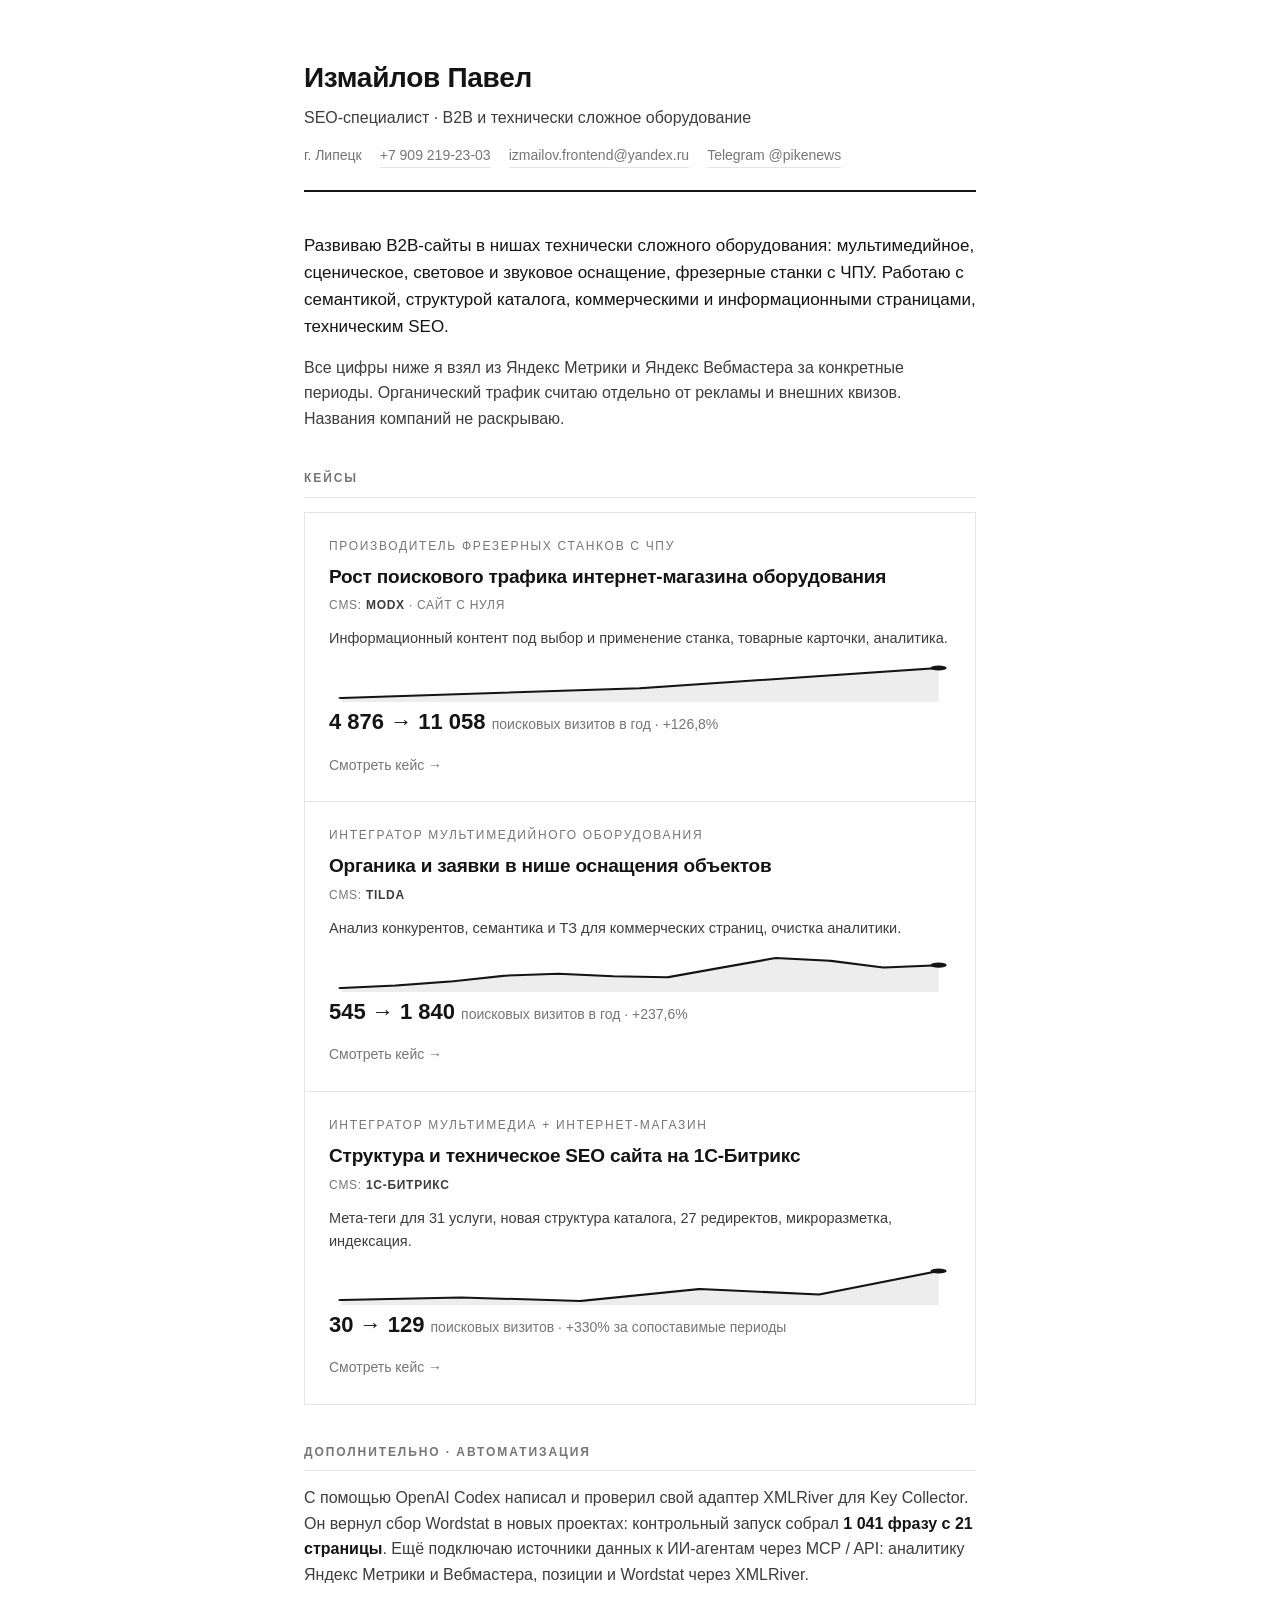
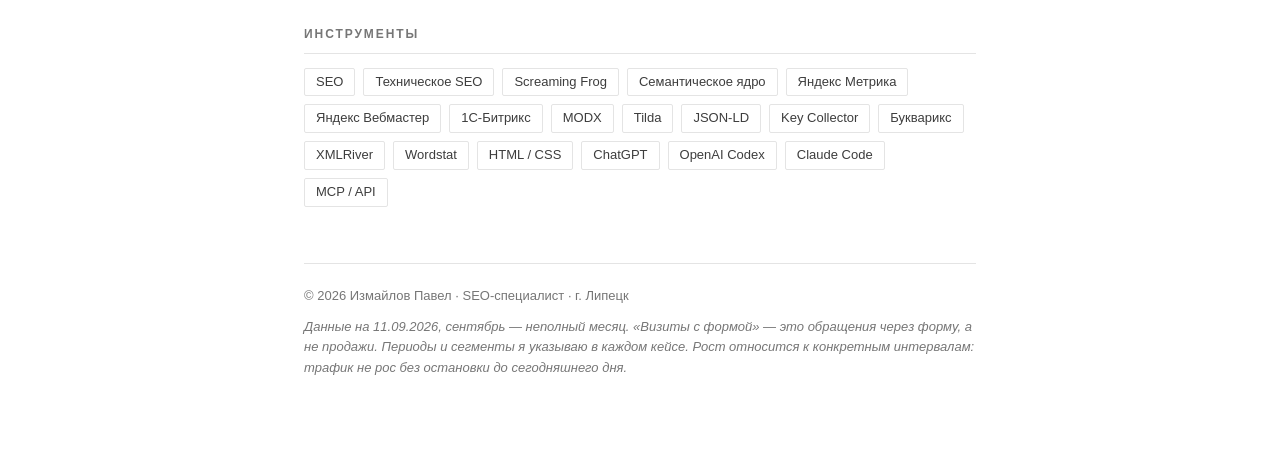
==== index.html @ baae5017 "Publish portfolio site" ====
<!DOCTYPE html>
<html lang="ru">
<head>
<meta charset="UTF-8">
<meta name="viewport" content="width=device-width, initial-scale=1">
<title>Измайлов Павел — SEO-специалист · кейсы</title>
<meta name="description" content="SEO-специалист по B2B-проектам и технически сложному оборудованию. Кейсы с цифрами из Яндекс Метрики и Вебмастера.">
<link rel="stylesheet" href="styles.css">
</head>
<body>
<div class="wrap">

  <header class="masthead">
    <h1>Измайлов Павел</h1>
    <div class="role">SEO-специалист · B2B и технически сложное оборудование</div>
    <div class="contacts">
      <span>г. Липецк</span>
      <a href="tel:+79092192303">+7 909 219-23-03</a>
      <a href="mailto:izmailov.frontend@yandex.ru">izmailov.frontend@yandex.ru</a>
      <a href="https://t.me/pikenews">Telegram @pikenews</a>
    </div>
  </header>

  <section>
    <p class="lead">Развиваю B2B-сайты в нишах технически сложного оборудования: мультимедийное,
    сценическое, световое и звуковое оснащение, фрезерные станки с ЧПУ. Работаю с семантикой,
    структурой каталога, коммерческими и информационными страницами, техническим SEO.</p>
    <p style="margin-top:14px">Все цифры ниже я взял из Яндекс&nbsp;Метрики и Яндекс&nbsp;Вебмастера
    за конкретные периоды. Органический трафик считаю отдельно от рекламы и внешних квизов. Названия
    компаний не раскрываю.</p>
  </section>

  <section>
    <span class="eyebrow">Кейсы</span>
    <div class="cases">

      <a class="case-card" href="case-cnc.html">
        <div class="kicker">Производитель фрезерных станков с ЧПУ</div>
        <h3>Рост поискового трафика интернет-магазина оборудования</h3>
        <div class="cms">CMS: <b>MODX</b> · сайт с нуля</div>
        <p>Информационный контент под выбор и применение станка, товарные карточки, аналитика.</p>
        <svg class="spark" viewBox="0 0 200 38" preserveAspectRatio="none" role="img" aria-label="Рост поисковых визитов по годам"><path class="sarea" d="M4.0,38 L4.0,34.0 L100.0,24.2 L196.0,4.0 L196.0,38 Z"/><path class="sline" d="M4.0,34.0 L100.0,24.2 L196.0,4.0"/><circle class="sdot" cx="196.0" cy="4.0" r="2.6"/></svg>
        <div class="cc-metric">4 876 → 11 058 <span>поисковых визитов в год · +126,8%</span></div>
        <div class="go">Смотреть кейс →</div>
      </a>

      <a class="case-card" href="case-multimedia.html">
        <div class="kicker">Интегратор мультимедийного оборудования</div>
        <h3>Органика и заявки в нише оснащения объектов</h3>
        <div class="cms">CMS: <b>Tilda</b></div>
        <p>Анализ конкурентов, семантика и ТЗ для коммерческих страниц, очистка аналитики.</p>
        <svg class="spark" viewBox="0 0 200 38" preserveAspectRatio="none" role="img" aria-label="Поисковые визиты по месяцам 2025"><path class="sarea" d="M4.0,38 L4.0,34.0 L21.5,31.4 L38.9,27.6 L56.4,21.7 L73.8,19.8 L91.3,22.2 L108.7,23.3 L126.2,13.7 L143.6,4.0 L161.1,6.7 L178.5,13.6 L196.0,11.2 L196.0,38 Z"/><path class="sline" d="M4.0,34.0 L21.5,31.4 L38.9,27.6 L56.4,21.7 L73.8,19.8 L91.3,22.2 L108.7,23.3 L126.2,13.7 L143.6,4.0 L161.1,6.7 L178.5,13.6 L196.0,11.2"/><circle class="sdot" cx="196.0" cy="11.2" r="2.6"/></svg>
        <div class="cc-metric">545 → 1 840 <span>поисковых визитов в год · +237,6%</span></div>
        <div class="go">Смотреть кейс →</div>
      </a>

      <a class="case-card" href="case-multimedia-shop.html">
        <div class="kicker">Интегратор мультимедиа + интернет-магазин</div>
        <h3>Структура и техническое SEO сайта на 1С-Битрикс</h3>
        <div class="cms">CMS: <b>1С-Битрикс</b></div>
        <p>Мета-теги для 31 услуги, новая структура каталога, 27 редиректов, микроразметка, индексация.</p>
        <svg class="spark" viewBox="0 0 200 38" preserveAspectRatio="none" role="img" aria-label="Поисковые визиты по месяцам 2026"><path class="sarea" d="M4.0,38 L4.0,33.1 L42.4,30.4 L80.8,34.0 L119.2,22.0 L157.6,27.5 L196.0,4.0 L196.0,38 Z"/><path class="sline" d="M4.0,33.1 L42.4,30.4 L80.8,34.0 L119.2,22.0 L157.6,27.5 L196.0,4.0"/><circle class="sdot" cx="196.0" cy="4.0" r="2.6"/></svg>
        <div class="cc-metric">30 → 129 <span>поисковых визитов · +330% за сопоставимые периоды</span></div>
        <div class="go">Смотреть кейс →</div>
      </a>

    </div>
  </section>

  <section>
    <span class="eyebrow">Дополнительно · автоматизация</span>
    <p>С помощью OpenAI&nbsp;Codex написал и проверил свой адаптер XMLRiver для Key&nbsp;Collector.
    Он вернул сбор Wordstat в новых проектах: контрольный запуск собрал
    <strong>1&nbsp;041 фразу с 21 страницы</strong>. Ещё подключаю источники данных к ИИ-агентам через
    MCP&nbsp;/&nbsp;API: аналитику Яндекс&nbsp;Метрики и Вебмастера, позиции и Wordstat через XMLRiver.</p>
  </section>

  <section>
    <span class="eyebrow">Инструменты</span>
    <div class="tools">
      <span>SEO</span><span>Техническое SEO</span><span>Screaming Frog</span><span>Семантическое ядро</span>
      <span>Яндекс Метрика</span><span>Яндекс Вебмастер</span>
      <span>1С-Битрикс</span><span>MODX</span><span>Tilda</span><span>JSON-LD</span>
      <span>Key Collector</span><span>Букварикс</span><span>XMLRiver</span><span>Wordstat</span>
      <span>HTML / CSS</span><span>ChatGPT</span><span>OpenAI Codex</span>
      <span>Claude Code</span><span>MCP / API</span>
    </div>
  </section>

  <footer class="site-foot">
    <div>© 2026 Измайлов Павел · SEO-специалист · г. Липецк</div>
    <div class="disc">Данные на 11.09.2026, сентябрь — неполный месяц. «Визиты с формой» — это
    обращения через форму, а не продажи. Периоды и сегменты я указываю в каждом кейсе. Рост относится
    к конкретным интервалам: трафик не рос без остановки до сегодняшнего дня.</div>
  </footer>

</div>
</body>
</html>
---- styles.css ----
/* ==========================================================================
   Портфолио — строгий минимализм, монохром. Только факты.
   ========================================================================== */
:root{
  --ink:#141414;        /* основной текст */
  --ink-soft:#3d3d3d;   /* вторичный текст */
  --muted:#767676;      /* подписи, метки */
  --line:#e4e4e4;       /* тонкие линии */
  --line-strong:#141414;/* акцентные линии */
  --bg:#ffffff;
  --bg-soft:#f6f6f6;    /* фон таблиц/блоков */
  --maxw:720px;
}
*{box-sizing:border-box;margin:0;padding:0}
html{-webkit-text-size-adjust:100%}
body{
  font-family:"Segoe UI","Helvetica Neue",Arial,sans-serif;
  color:var(--ink);
  background:var(--bg);
  font-size:16px;
  line-height:1.6;
  font-feature-settings:"tnum" 1;
  -webkit-font-smoothing:antialiased;
}
.wrap{max-width:var(--maxw);margin:0 auto;padding:56px 24px 72px}

a{color:var(--ink);text-decoration:none;border-bottom:1px solid var(--line)}
a:hover{border-bottom-color:var(--ink)}

/* --- Служебные метки / eyebrow --- */
.eyebrow{
  display:block;
  font-size:12px;letter-spacing:.16em;text-transform:uppercase;
  color:var(--muted);font-weight:600;
}
.back{display:block;margin-bottom:30px;font-size:14px;color:var(--muted);border:0}
.back:hover{color:var(--ink)}

/* --- Шапка --- */
.masthead{border-bottom:2px solid var(--line-strong);padding-bottom:22px;margin-bottom:40px}
.masthead h1{font-size:28px;font-weight:700;letter-spacing:-.01em}
.masthead .role{color:var(--ink-soft);font-size:16px;margin-top:4px}
.masthead .contacts{margin-top:14px;font-size:14px;color:var(--muted);display:flex;flex-wrap:wrap;gap:4px 18px}
.masthead .contacts a{color:var(--muted);border-bottom-color:var(--line)}
.masthead .contacts a:hover{color:var(--ink)}

/* --- Заголовок кейса --- */
.case-title{font-size:26px;font-weight:700;line-height:1.25;margin:8px 0 10px;letter-spacing:-.01em}
.case-niche{color:var(--muted);font-size:15px;margin-bottom:22px}

/* Блок бизнес-контекста проекта */
.projmeta{display:grid;grid-template-columns:repeat(2,1fr);gap:1px;background:var(--line);border:1px solid var(--line);margin-bottom:36px}
.projmeta div{background:var(--bg);padding:13px 15px}
.projmeta .k{font-size:11px;letter-spacing:.08em;text-transform:uppercase;color:var(--muted)}
.projmeta .v{font-size:14.5px;color:var(--ink);font-weight:600;margin-top:4px;line-height:1.35}
@media (max-width:560px){.projmeta{grid-template-columns:1fr}}

/* Живое описание */
.narrative p{color:var(--ink-soft);font-size:15.5px;line-height:1.62}
.narrative p strong{color:var(--ink)}

/* Пример «было / стало» (мета-теги) */
.metaex{display:grid;grid-template-columns:1fr 1fr;gap:1px;background:var(--line);border:1px solid var(--line);margin-top:16px}
.metaex > div{background:var(--bg);padding:15px 17px}
.metaex .h{font-size:11px;letter-spacing:.1em;text-transform:uppercase;color:var(--muted);margin-bottom:10px;font-weight:600}
.metaex .lab{font-size:10.5px;letter-spacing:.06em;text-transform:uppercase;color:var(--muted);margin-top:11px}
.metaex .t{font-size:13.5px;line-height:1.5;color:var(--ink);margin-top:3px}
.metaex .before .t{color:#9a9a9a}
.metaex .before .h{color:#9a9a9a}
.metaex .after{border-left:2px solid var(--ink)}
@media (max-width:560px){.metaex{grid-template-columns:1fr}}

/* --- Секции --- */
section{margin-bottom:38px}
section > .eyebrow{display:block;margin-bottom:14px;padding-bottom:8px;border-bottom:1px solid var(--line)}
h2.sec{font-size:13px} /* fallback */
p{margin-bottom:14px;color:var(--ink-soft)}
p.lead{font-size:17px;color:var(--ink);margin-bottom:0}
strong{color:var(--ink);font-weight:600}

ul.facts{list-style:none}
ul.facts li{position:relative;padding-left:20px;margin-bottom:9px;color:var(--ink-soft)}
ul.facts li::before{content:"";position:absolute;left:0;top:11px;width:7px;height:1px;background:var(--muted)}

/* --- Метрики (крупные числа) --- */
.metrics{display:grid;grid-template-columns:repeat(3,1fr);gap:1px;background:var(--line);border:1px solid var(--line)}
.metrics.two{grid-template-columns:repeat(2,1fr)}
.metric{background:var(--bg);padding:18px 16px}
.metric .num{font-size:30px;font-weight:700;letter-spacing:-.02em;line-height:1.05}
.metric .delta{font-size:14px;color:var(--muted);margin-top:3px}
.metric .cap{font-size:12px;letter-spacing:.04em;color:var(--muted);margin-top:8px;text-transform:uppercase}

/* --- Таблицы --- */
table{width:100%;border-collapse:collapse;font-size:14.5px;margin-top:4px}
caption{text-align:left;color:var(--muted);font-size:13px;margin-bottom:8px}
th,td{padding:9px 10px;border-bottom:1px solid var(--line);text-align:right}
th:first-child,td:first-child{text-align:left}
thead th{color:var(--muted);font-weight:600;font-size:12px;letter-spacing:.04em;text-transform:uppercase;border-bottom:1px solid var(--line-strong)}
tbody tr:last-child td{border-bottom:1px solid var(--line-strong)}
td.pos{color:var(--ink);font-weight:600}

/* --- Графики --- */
.chart-cap{color:var(--muted);font-size:13px;margin:2px 0 14px}
figure{margin:0}
figcaption{color:var(--muted);font-size:12px;letter-spacing:.04em;text-transform:uppercase;margin-top:12px}

/* Линейный график (SVG) */
.linechart{width:100%;height:auto;display:block;overflow:visible}
.linechart .grid{stroke:var(--line);stroke-width:1}
.linechart .area{fill:#f1f1f1}
.linechart .line{fill:none;stroke:var(--ink);stroke-width:2;stroke-linejoin:round;stroke-linecap:round}
.linechart .dot{fill:var(--bg);stroke:var(--ink);stroke-width:2}
.linechart .lbl{fill:var(--muted);font-size:12px}
.linechart .val{fill:var(--ink);font-size:12px;font-weight:600}
.linechart .area2{fill:none}
.linechart .line2{fill:none;stroke:#b0b0b0;stroke-width:2;stroke-linejoin:round;stroke-linecap:round}
.linechart .dot2{fill:var(--bg);stroke:#b0b0b0;stroke-width:2}
.linechart .val2{fill:#8a8a8a;font-size:12px;font-weight:600}
.legend{display:flex;gap:20px;margin-top:12px;font-size:12px;color:var(--muted)}
.legend .k{display:inline-flex;align-items:center;gap:7px}
.legend .sw{display:inline-block;width:16px;height:0;border-top:2px solid var(--ink)}
.legend .sw.prev{border-top-color:#b0b0b0}

/* Спарклайн на карточке */
.spark{display:block;width:100%;height:38px;margin:12px 0 2px}
.spark .sarea{fill:#ededed}
.spark .sline{fill:none;stroke:var(--ink);stroke-width:2;stroke-linejoin:round;stroke-linecap:round}
.spark .sdot{fill:var(--ink)}

/* Столбчатый график (CSS) */
.barwrap{display:flex;gap:36px;flex-wrap:wrap}
.barwrap .barfig{flex:1;min-width:190px}
.barchart{display:flex;align-items:flex-end;gap:30px;border-bottom:1px solid var(--line-strong);padding:0 6px;min-height:170px}
.barcol{flex:1;display:flex;flex-direction:column;align-items:center;justify-content:flex-end}
.barcol .bval{font-size:16px;font-weight:700;margin-bottom:6px;color:var(--ink);white-space:nowrap}
.bar{width:100%;max-width:78px;background:var(--ink)}
.bar.prev{background:#cfcfcf}
.barlabs{display:flex;gap:30px;padding:0 6px;margin-top:8px}
.barlabs div{flex:1;text-align:center;font-size:12px;letter-spacing:.03em;text-transform:uppercase;color:var(--muted)}

/* --- Блок «оговорки/методика» --- */
.note{background:var(--bg-soft);border-left:2px solid var(--ink);padding:14px 18px;font-size:14.5px}
.note p{color:var(--ink-soft);margin-bottom:8px}
.note p:last-child{margin-bottom:0}

/* --- Теги инструментов --- */
.tools{display:flex;flex-wrap:wrap;gap:8px}
.tools span{border:1px solid var(--line);color:var(--ink-soft);font-size:13px;padding:3px 11px;border-radius:2px}

/* --- Карточки кейсов на главной --- */
.cases{display:grid;gap:1px;background:var(--line);border:1px solid var(--line)}
.case-card{display:block;background:var(--bg);padding:24px;border:0}
.case-card:hover{background:var(--bg-soft)}
.case-card .kicker{font-size:12px;letter-spacing:.14em;text-transform:uppercase;color:var(--muted)}
.case-card h3{font-size:19px;font-weight:700;margin:6px 0 6px;letter-spacing:-.01em;color:var(--ink)}
.case-card p{font-size:14.5px;margin:0 0 14px}
.case-card .cc-metric{font-size:22px;font-weight:700;color:var(--ink)}
.case-card .cc-metric span{font-size:14px;font-weight:400;color:var(--muted)}
.case-card .cms{font-size:12px;letter-spacing:.06em;text-transform:uppercase;color:var(--muted);margin:-2px 0 12px}
.case-card .cms b{color:var(--ink-soft);font-weight:600}
.case-card .go{display:inline-block;margin-top:14px;font-size:14px;color:var(--muted)}
.case-card:hover .go{color:var(--ink)}

/* --- Футер --- */
.site-foot{margin-top:56px;padding-top:22px;border-top:1px solid var(--line);font-size:13px;color:var(--muted)}
.site-foot .disc{margin-top:10px;font-style:italic}

@media (max-width:560px){
  .wrap{padding:36px 18px 56px}
  .metrics,.metrics.two{grid-template-columns:1fr}
  .masthead h1{font-size:24px}
  .case-title{font-size:22px}
}
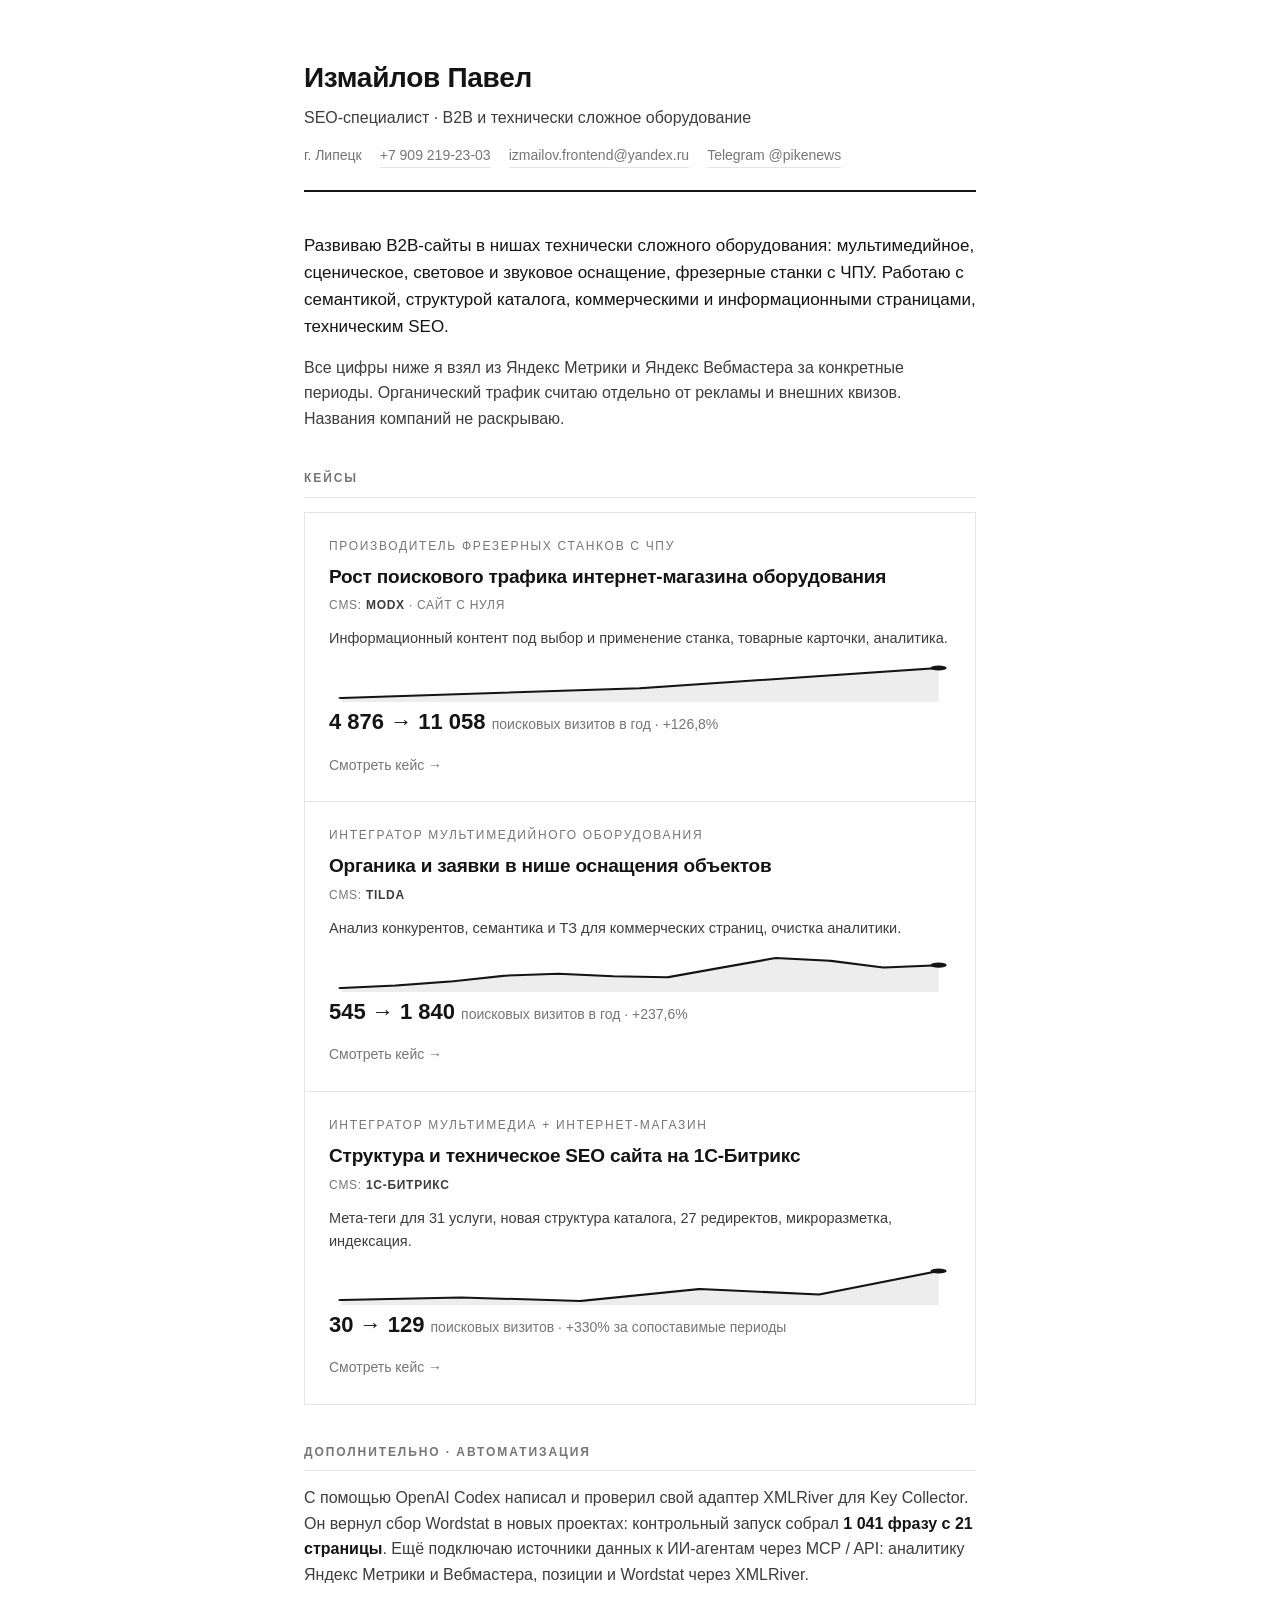
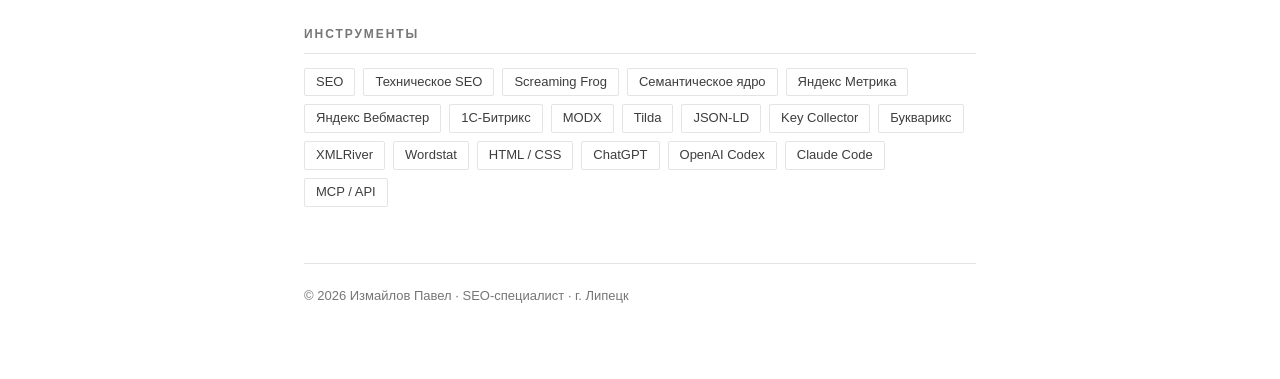
==== commit 6de4bd61: "Remove footer disclaimer" ====
--- a/index.html
+++ b/index.html
@@ -89,9 +89,6 @@
 
   <footer class="site-foot">
     <div>© 2026 Измайлов Павел · SEO-специалист · г. Липецк</div>
-    <div class="disc">Данные на 11.09.2026, сентябрь — неполный месяц. «Визиты с формой» — это
-    обращения через форму, а не продажи. Периоды и сегменты я указываю в каждом кейсе. Рост относится
-    к конкретным интервалам: трафик не рос без остановки до сегодняшнего дня.</div>
   </footer>
 
 </div>
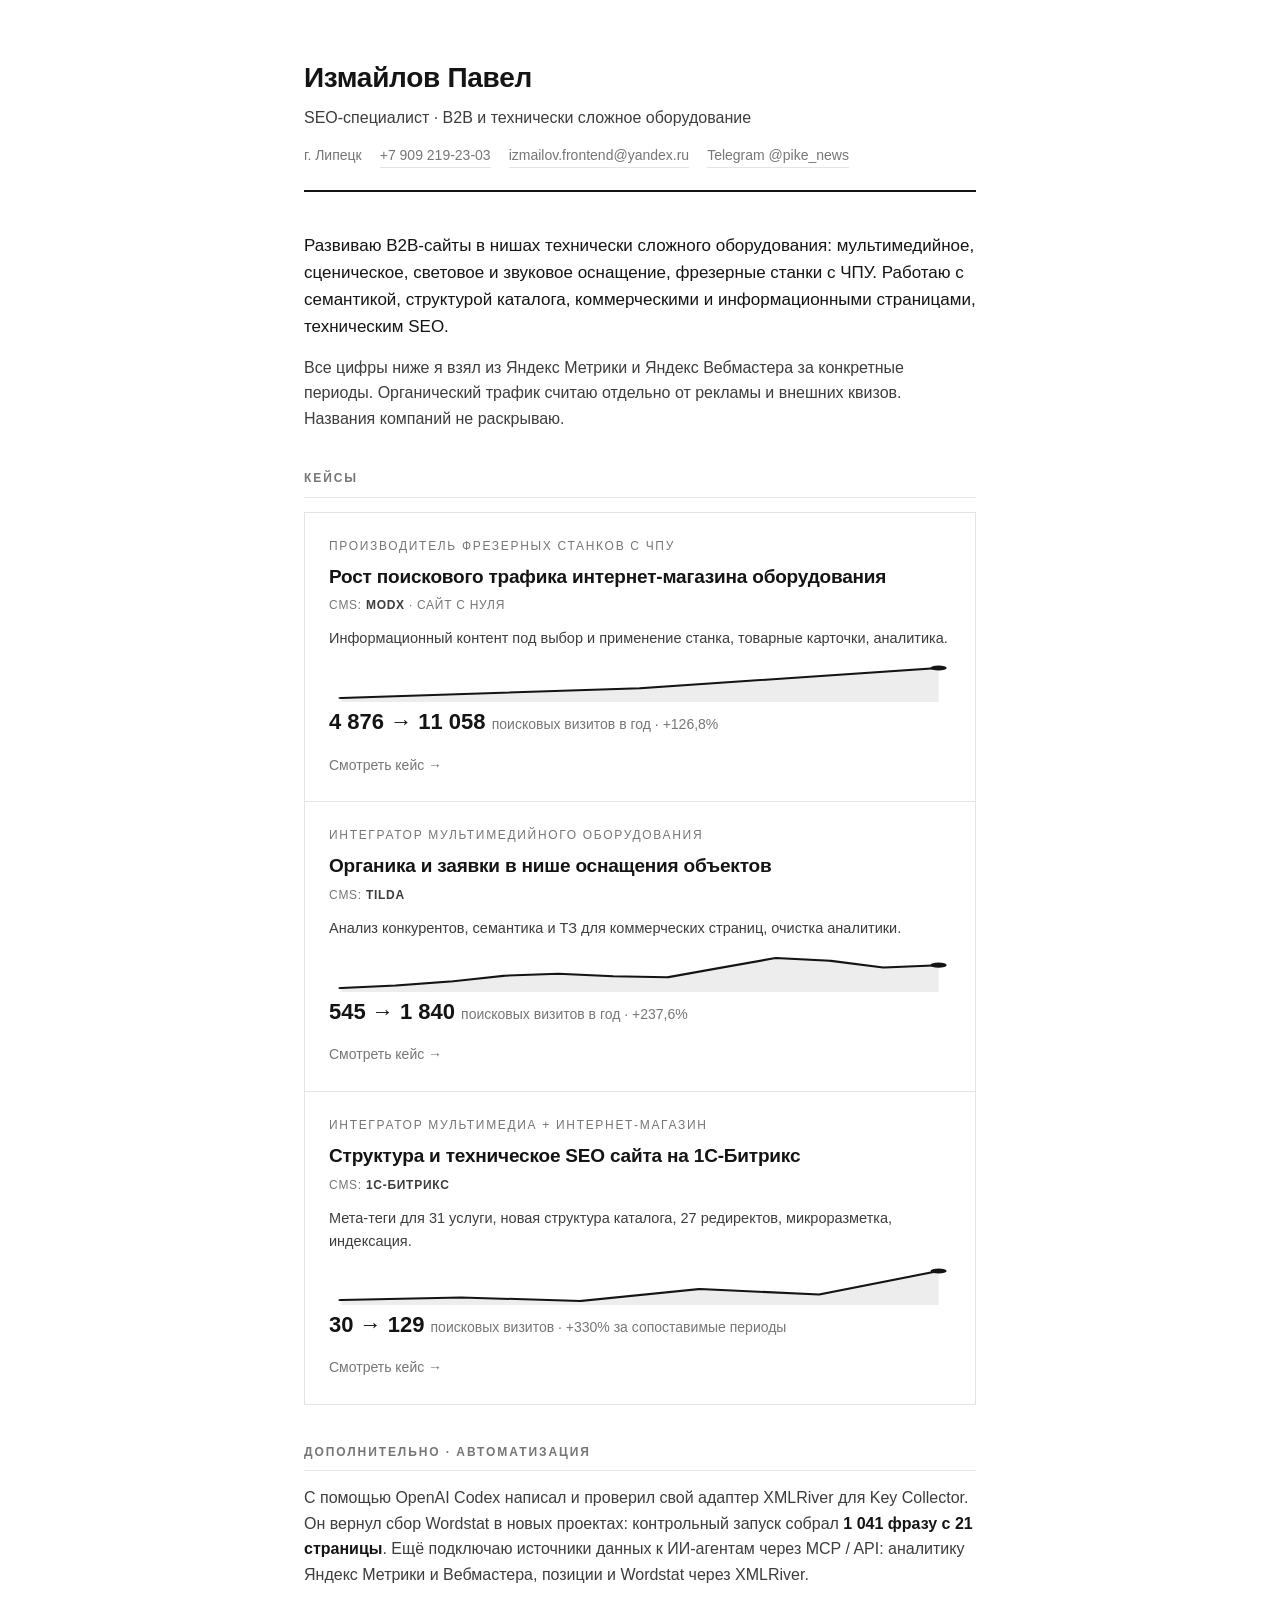
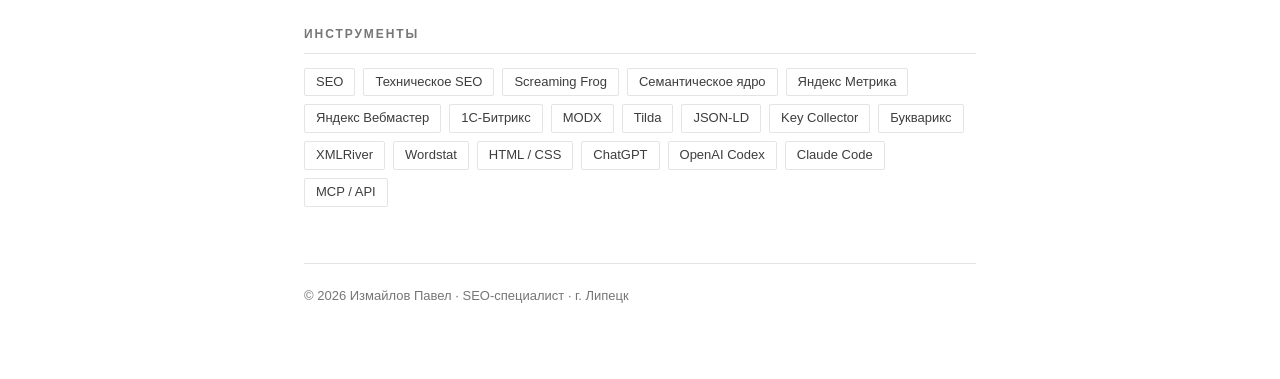
==== commit 568d4e00: "Update Telegram links" ====
--- a/index.html
+++ b/index.html
@@ -17,7 +17,7 @@
       <span>г. Липецк</span>
       <a href="tel:+79092192303">+7 909 219-23-03</a>
       <a href="mailto:izmailov.frontend@yandex.ru">izmailov.frontend@yandex.ru</a>
-      <a href="https://t.me/pikenews">Telegram @pikenews</a>
+      <a href="https://t.me/pike_news">Telegram @pike_news</a>
     </div>
   </header>
 
